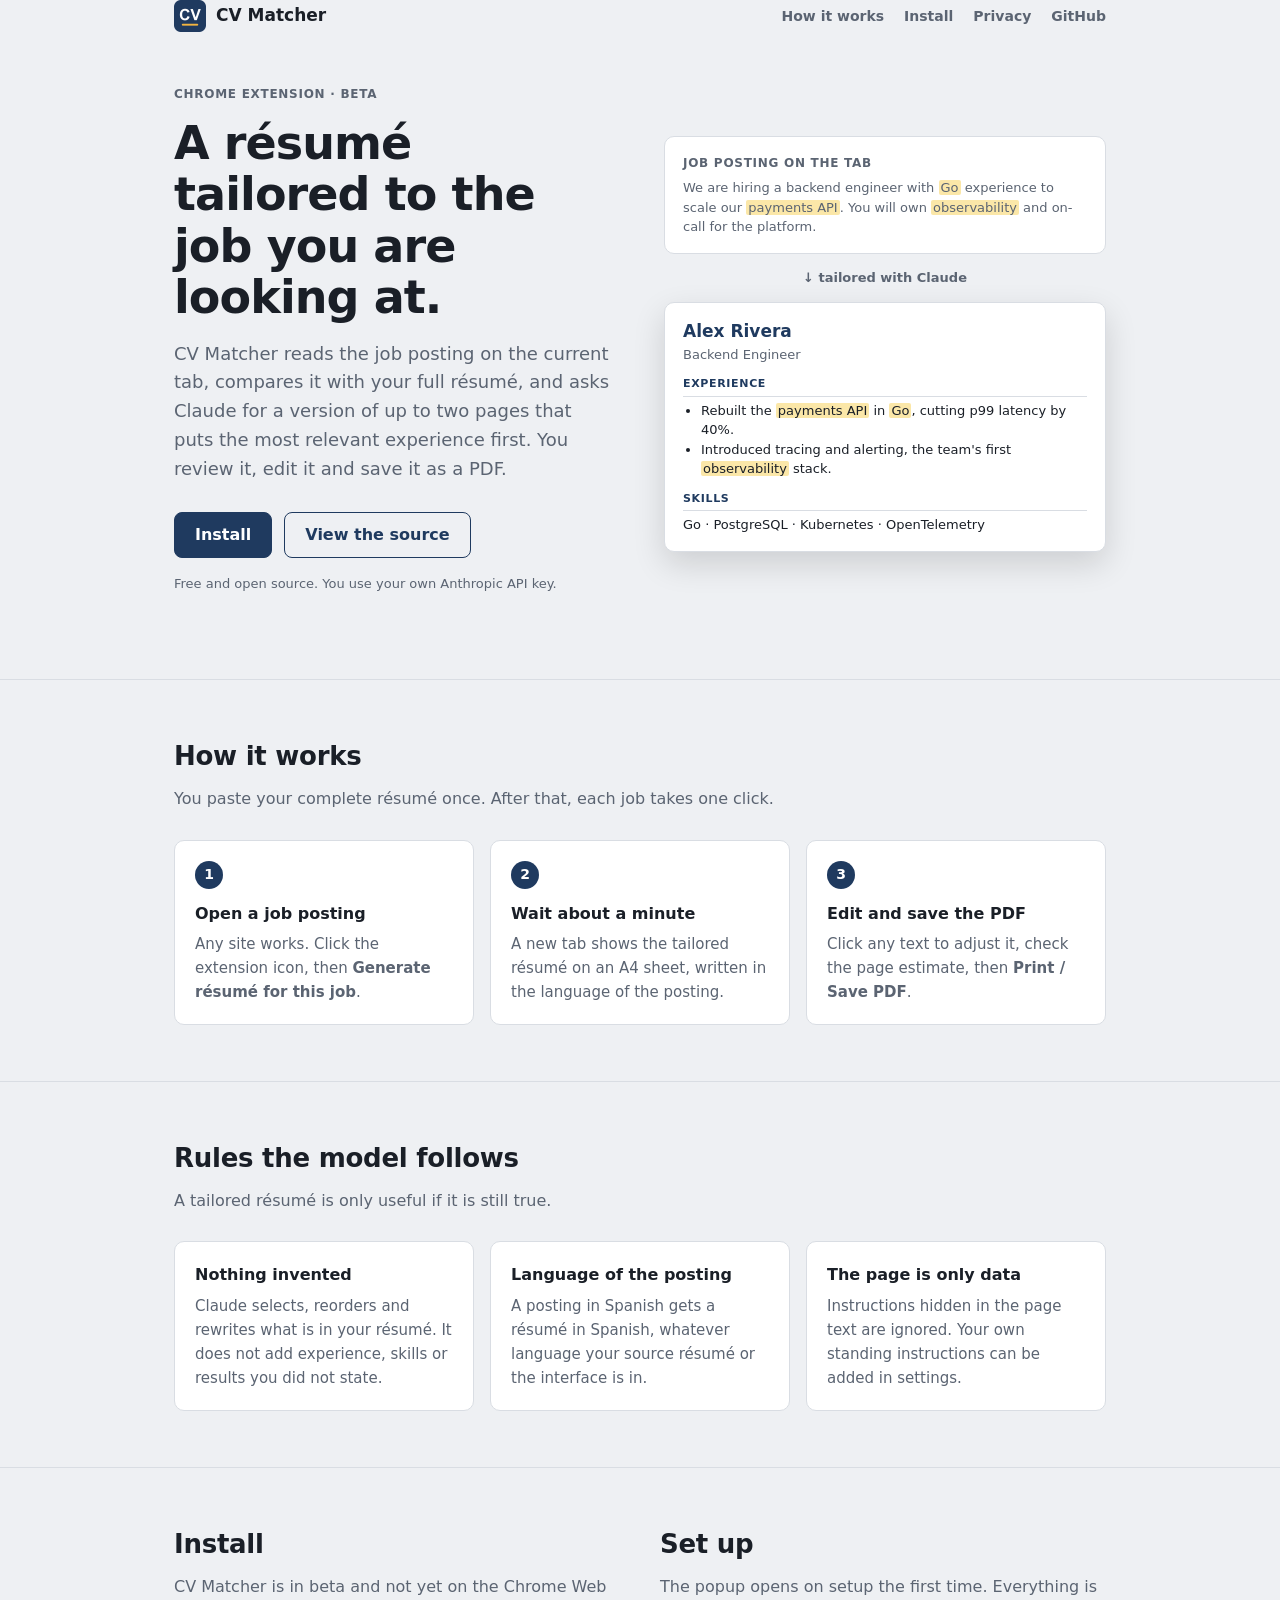
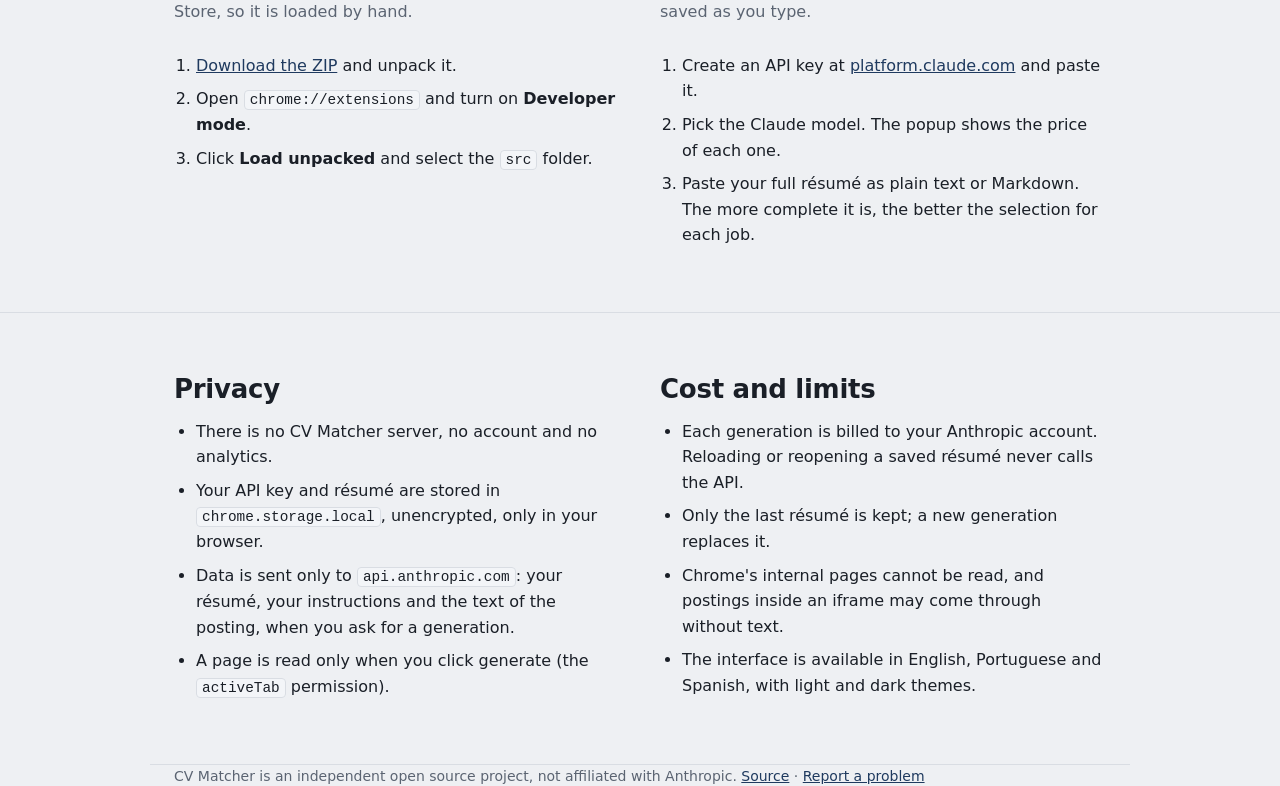
==== docs/index.html @ 8ddef924 "Add the project page for GitHub Pages A single static docs/index.html (no build step) that explains " ====
<!doctype html>
<html lang="en">
<head>
<meta charset="utf-8">
<meta name="viewport" content="width=device-width, initial-scale=1">
<title>CV Matcher: a résumé tailored to each job posting</title>
<meta name="description" content="A Chrome extension that reads the job posting on the current tab and uses Claude to tailor your résumé to it, ready to save as a PDF.">
<meta property="og:title" content="CV Matcher">
<meta property="og:description" content="A résumé tailored to the job posting you are looking at, without inventing anything.">
<meta property="og:image" content="https://diego-augusto.github.io/cv-matcher/icon.png">
<link rel="icon" href="icon.png">
<style>
/* Same tokens as src/ui.css, so the page matches the extension. */
:root {
  color-scheme: light dark;
  --accent: light-dark(#1f3a5f, #9dbdea);
  --on-accent: light-dark(#fff, #10202f);
  --ink: light-dark(#1a1f27, #e8eaee);
  --muted: light-dark(#5b6472, #a3acb9);
  --line: light-dark(#d9dde3, #3a414c);
  --surface: light-dark(#fff, #1e2228);
  --ground: light-dark(#eef0f3, #15181d);
  --soft: light-dark(#f3f5f8, #272c34);
  --mark: light-dark(#fbe7a8, #5c4a12);
}
* { box-sizing: border-box; }
html { scroll-behavior: smooth; }
body { margin: 0; font: 16px/1.6 system-ui, -apple-system, "Segoe UI", sans-serif; color: var(--ink); background: var(--ground); }
a { color: var(--accent); }
:focus-visible { outline: 2px solid var(--accent); outline-offset: 2px; }
.wrap { max-width: 980px; margin: 0 auto; padding: 0 24px; }

header { display: flex; flex-wrap: wrap; align-items: center; gap: 12px 24px; padding-top: 20px; padding-bottom: 20px; }
.brand { display: flex; align-items: center; gap: 10px; font-weight: 650; font-size: 17px; color: var(--ink); text-decoration: none; margin-right: auto; }
.brand img { width: 32px; height: 32px; }
nav { display: flex; gap: 20px; flex-wrap: wrap; }
nav a { color: var(--muted); text-decoration: none; font-weight: 600; font-size: 14px; }
nav a:hover { color: var(--accent); }

.hero { display: grid; grid-template-columns: 1fr 1fr; gap: 48px; align-items: center; padding-top: 48px; padding-bottom: 72px; }
h1 { font-size: clamp(32px, 5vw, 46px); line-height: 1.12; letter-spacing: -.02em; margin: 12px 0 16px; text-wrap: balance; }
.eyebrow { font-size: 12px; font-weight: 600; color: var(--muted); text-transform: uppercase; letter-spacing: .06em; }
.lead { font-size: 18px; color: var(--muted); margin: 0 0 28px; max-width: 46ch; }
.actions { display: flex; gap: 12px; flex-wrap: wrap; }
.btn { display: inline-flex; align-items: center; min-height: 46px; padding: 0 20px; border: 1px solid var(--accent); border-radius: 8px; background: var(--accent); color: var(--on-accent); font-weight: 600; text-decoration: none; }
.btn.ghost { background: transparent; color: var(--accent); }
.fine { font-size: 13px; color: var(--muted); margin-top: 16px; }

/* Hero picture: a posting on the left of an arrow, the tailored sheet on the right. */
.demo { display: grid; gap: 14px; }
.card { background: var(--surface); border: 1px solid var(--line); border-radius: 10px; padding: 16px 18px; font-size: 13px; line-height: 1.5; }
.card p { margin: 6px 0 0; color: var(--muted); }
.card mark { background: var(--mark); color: inherit; padding: 0 2px; border-radius: 2px; }
.arrow { text-align: center; color: var(--muted); font-size: 13px; font-weight: 600; }
.sheet { background: #fff; color: #1a1f27; border-color: #d9dde3; box-shadow: 0 12px 32px rgb(0 0 0 / .14); }
.sheet b.name { display: block; font-size: 17px; color: #1f3a5f; }
.sheet .role { color: #5b6472; }
.sheet h3 { margin: 12px 0 4px; font-size: 11px; text-transform: uppercase; letter-spacing: .06em; color: #1f3a5f; border-bottom: 1px solid #d9dde3; padding-bottom: 3px; }
.sheet ul { margin: 0; padding-left: 18px; }
.sheet mark { background: #fbe7a8; }

section { padding: 56px 0; border-top: 1px solid var(--line); }
h2 { font-size: 26px; letter-spacing: -.01em; margin: 0 0 8px; }
.sub { color: var(--muted); margin: 0 0 28px; max-width: 62ch; }
.grid { display: grid; grid-template-columns: repeat(3, 1fr); gap: 16px; }
.box { background: var(--surface); border: 1px solid var(--line); border-radius: 10px; padding: 20px; }
.box h3 { margin: 0 0 6px; font-size: 16px; }
.box p { margin: 0; color: var(--muted); font-size: 15px; }
.num { display: inline-flex; width: 28px; height: 28px; align-items: center; justify-content: center; border-radius: 50%; background: var(--accent); color: var(--on-accent); font-weight: 700; font-size: 14px; margin-bottom: 12px; }
ol.steps, ul.plain { margin: 0; padding-left: 22px; max-width: 68ch; }
ol.steps li, ul.plain li { margin-bottom: 8px; }
code { background: var(--soft); border: 1px solid var(--line); border-radius: 4px; padding: 1px 5px; font-size: .9em; }
.two { display: grid; grid-template-columns: 1fr 1fr; gap: 40px; }

footer { border-top: 1px solid var(--line); padding-top: 28px; padding-bottom: 40px; color: var(--muted); font-size: 14px; }

@media (max-width: 760px) {
  .hero, .two { grid-template-columns: 1fr; }
  .grid { grid-template-columns: 1fr; }
  .hero { padding-top: 24px; gap: 32px; }
}
</style>
</head>
<body>

<header class="wrap">
  <a class="brand" href="#top"><img src="icon.png" alt="">CV Matcher</a>
  <nav>
    <a href="#how">How it works</a>
    <a href="#install">Install</a>
    <a href="#privacy">Privacy</a>
    <a href="https://github.com/diego-augusto/cv-matcher">GitHub</a>
  </nav>
</header>

<main id="top">
  <div class="wrap hero">
    <div>
      <span class="eyebrow">Chrome extension · Beta</span>
      <h1>A résumé tailored to the job you are looking at.</h1>
      <p class="lead">CV Matcher reads the job posting on the current tab, compares it with your full résumé, and asks Claude for a version of up to two pages that puts the most relevant experience first. You review it, edit it and save it as a PDF.</p>
      <div class="actions">
        <a class="btn" href="#install">Install</a>
        <a class="btn ghost" href="https://github.com/diego-augusto/cv-matcher">View the source</a>
      </div>
      <p class="fine">Free and open source. You use your own Anthropic API key.</p>
    </div>

    <div class="demo" aria-hidden="true">
      <div class="card">
        <span class="eyebrow">Job posting on the tab</span>
        <p>We are hiring a backend engineer with <mark>Go</mark> experience to scale our <mark>payments API</mark>. You will own <mark>observability</mark> and on-call for the platform.</p>
      </div>
      <div class="arrow">↓ tailored with Claude</div>
      <div class="card sheet">
        <b class="name">Alex Rivera</b>
        <span class="role">Backend Engineer</span>
        <h3>Experience</h3>
        <ul>
          <li>Rebuilt the <mark>payments API</mark> in <mark>Go</mark>, cutting p99 latency by 40%.</li>
          <li>Introduced tracing and alerting, the team's first <mark>observability</mark> stack.</li>
        </ul>
        <h3>Skills</h3>
        Go · PostgreSQL · Kubernetes · OpenTelemetry
      </div>
    </div>
  </div>

  <section id="how"><div class="wrap">
    <h2>How it works</h2>
    <p class="sub">You paste your complete résumé once. After that, each job takes one click.</p>
    <div class="grid">
      <div class="box"><span class="num">1</span><h3>Open a job posting</h3><p>Any site works. Click the extension icon, then <b>Generate résumé for this job</b>.</p></div>
      <div class="box"><span class="num">2</span><h3>Wait about a minute</h3><p>A new tab shows the tailored résumé on an A4 sheet, written in the language of the posting.</p></div>
      <div class="box"><span class="num">3</span><h3>Edit and save the PDF</h3><p>Click any text to adjust it, check the page estimate, then <b>Print / Save PDF</b>.</p></div>
    </div>
  </div></section>

  <section><div class="wrap">
    <h2>Rules the model follows</h2>
    <p class="sub">A tailored résumé is only useful if it is still true.</p>
    <div class="grid">
      <div class="box"><h3>Nothing invented</h3><p>Claude selects, reorders and rewrites what is in your résumé. It does not add experience, skills or results you did not state.</p></div>
      <div class="box"><h3>Language of the posting</h3><p>A posting in Spanish gets a résumé in Spanish, whatever language your source résumé or the interface is in.</p></div>
      <div class="box"><h3>The page is only data</h3><p>Instructions hidden in the page text are ignored. Your own standing instructions can be added in settings.</p></div>
    </div>
  </div></section>

  <section id="install"><div class="wrap two">
    <div>
      <h2>Install</h2>
      <p class="sub">CV Matcher is in beta and not yet on the Chrome Web Store, so it is loaded by hand.</p>
      <ol class="steps">
        <li><a href="https://github.com/diego-augusto/cv-matcher/archive/refs/heads/main.zip">Download the ZIP</a> and unpack it.</li>
        <li>Open <code>chrome://extensions</code> and turn on <b>Developer mode</b>.</li>
        <li>Click <b>Load unpacked</b> and select the <code>src</code> folder.</li>
      </ol>
    </div>
    <div>
      <h2>Set up</h2>
      <p class="sub">The popup opens on setup the first time. Everything is saved as you type.</p>
      <ol class="steps">
        <li>Create an API key at <a href="https://platform.claude.com">platform.claude.com</a> and paste it.</li>
        <li>Pick the Claude model. The popup shows the price of each one.</li>
        <li>Paste your full résumé as plain text or Markdown. The more complete it is, the better the selection for each job.</li>
      </ol>
    </div>
  </div></section>

  <section id="privacy"><div class="wrap two">
    <div>
      <h2>Privacy</h2>
      <ul class="plain">
        <li>There is no CV Matcher server, no account and no analytics.</li>
        <li>Your API key and résumé are stored in <code>chrome.storage.local</code>, unencrypted, only in your browser.</li>
        <li>Data is sent only to <code>api.anthropic.com</code>: your résumé, your instructions and the text of the posting, when you ask for a generation.</li>
        <li>A page is read only when you click generate (the <code>activeTab</code> permission).</li>
      </ul>
    </div>
    <div>
      <h2>Cost and limits</h2>
      <ul class="plain">
        <li>Each generation is billed to your Anthropic account. Reloading or reopening a saved résumé never calls the API.</li>
        <li>Only the last résumé is kept; a new generation replaces it.</li>
        <li>Chrome's internal pages cannot be read, and postings inside an iframe may come through without text.</li>
        <li>The interface is available in English, Portuguese and Spanish, with light and dark themes.</li>
      </ul>
    </div>
  </div></section>
</main>

<footer class="wrap">
  CV Matcher is an independent open source project, not affiliated with Anthropic.
  <a href="https://github.com/diego-augusto/cv-matcher">Source</a> ·
  <a href="https://github.com/diego-augusto/cv-matcher/issues">Report a problem</a>
</footer>

</body>
</html>
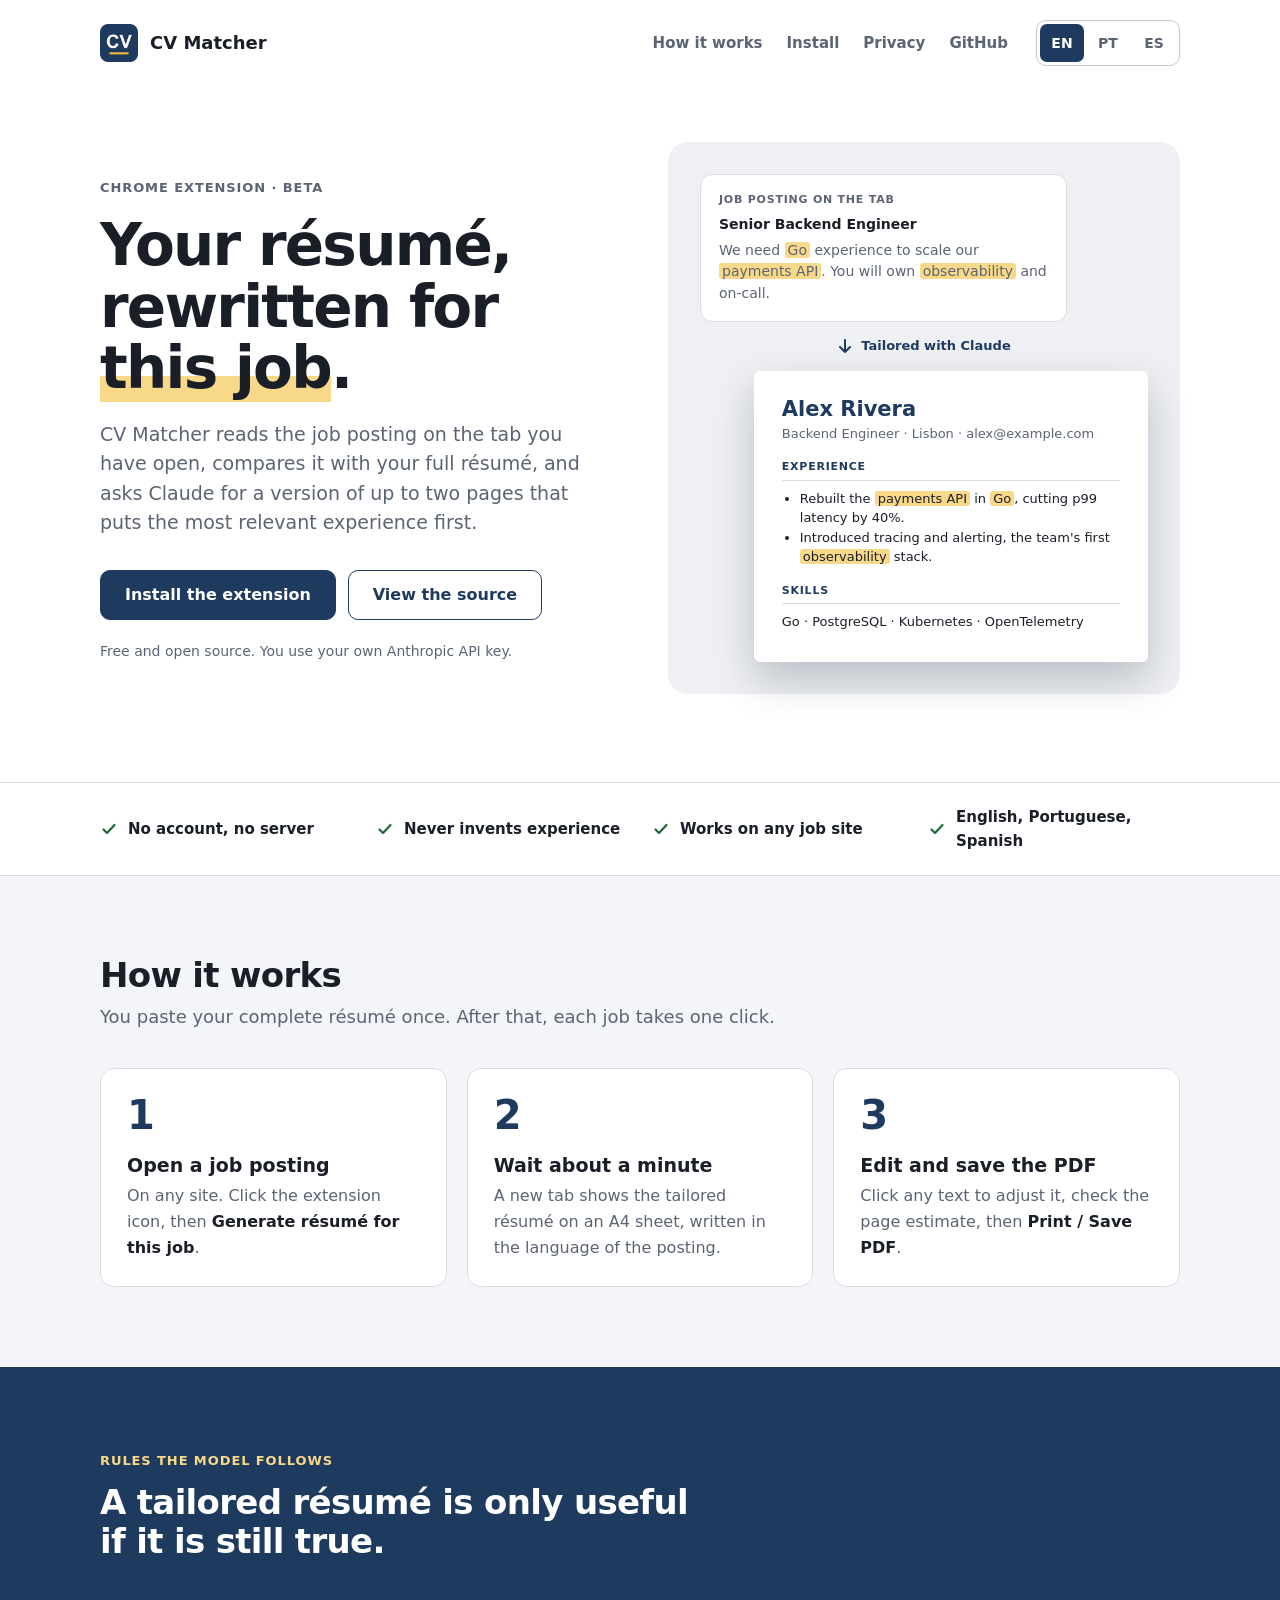
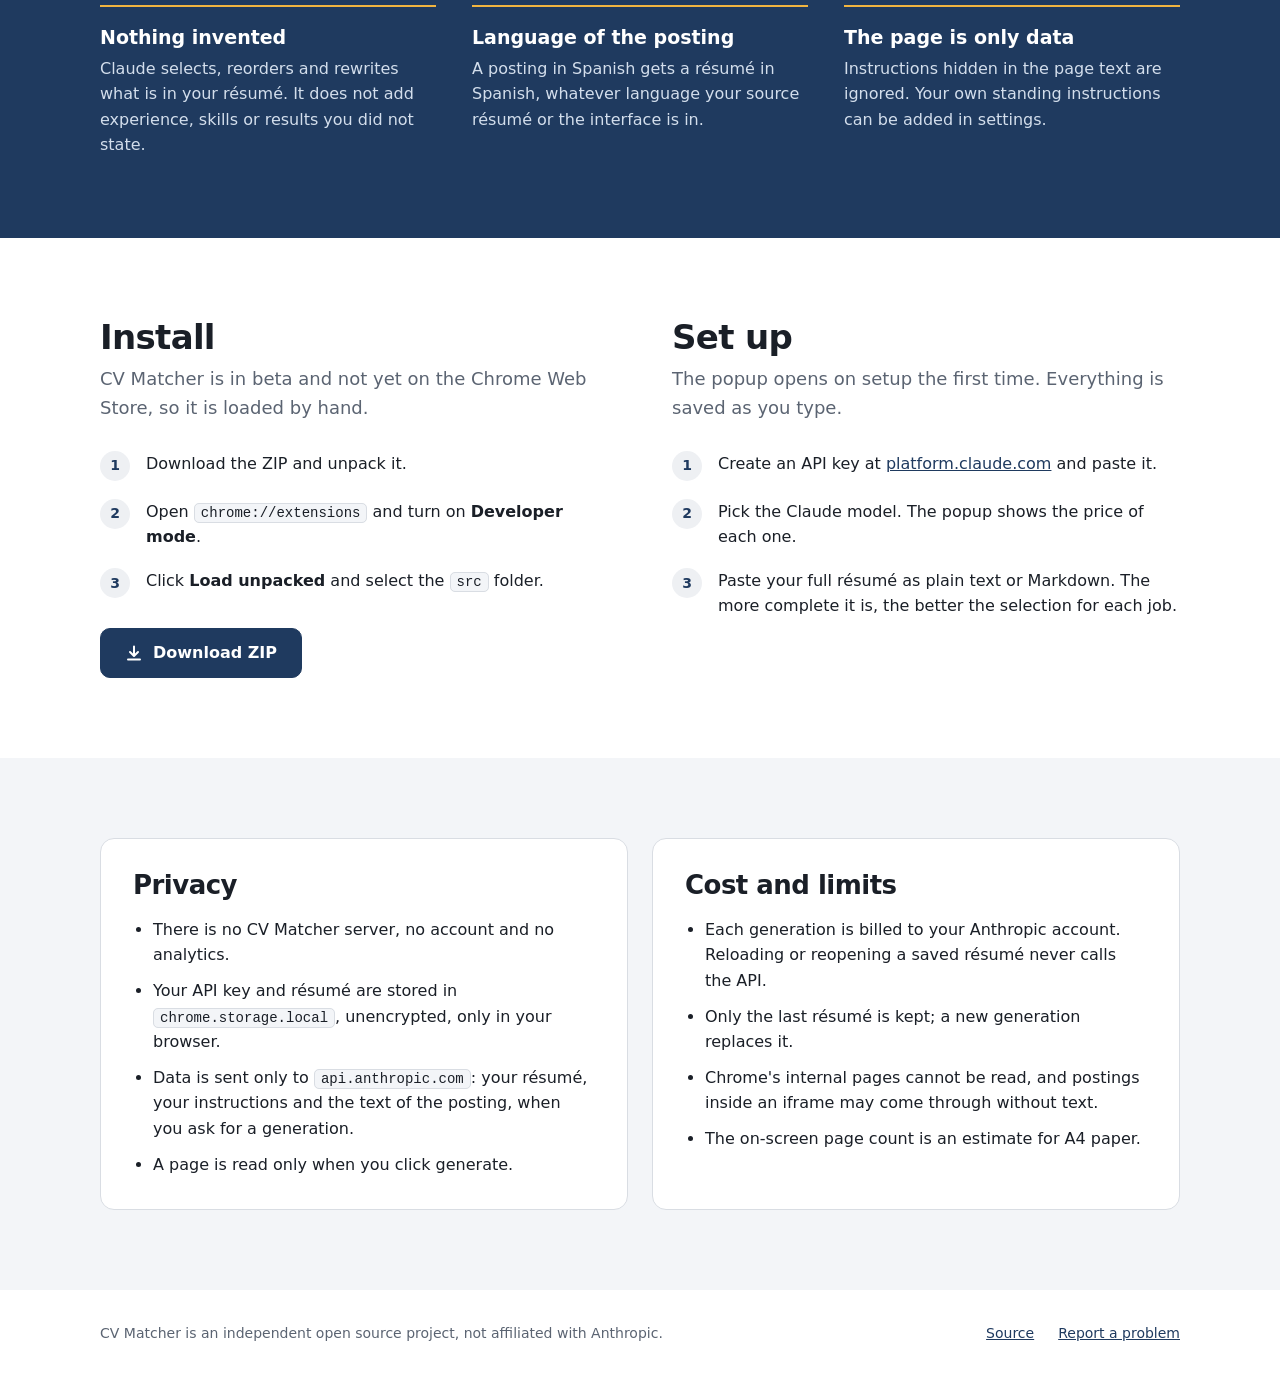
==== commit fa5c7c06: "Translate the project page to Portuguese and Spanish and apply the new design English stays in the m" ====
--- a/docs/index.html
+++ b/docs/index.html
@@ -3,81 +3,126 @@
 <head>
 <meta charset="utf-8">
 <meta name="viewport" content="width=device-width, initial-scale=1">
-<title>CV Matcher: a résumé tailored to each job posting</title>
+<title data-i18n="title">CV Matcher: your résumé, rewritten for each job</title>
 <meta name="description" content="A Chrome extension that reads the job posting on the current tab and uses Claude to tailor your résumé to it, ready to save as a PDF.">
 <meta property="og:title" content="CV Matcher">
-<meta property="og:description" content="A résumé tailored to the job posting you are looking at, without inventing anything.">
+<meta property="og:description" content="Your résumé, rewritten for the job posting you are looking at, without inventing anything.">
 <meta property="og:image" content="https://diego-augusto.github.io/cv-matcher/icon.png">
 <link rel="icon" href="icon.png">
 <style>
-/* Same tokens as src/ui.css, so the page matches the extension. */
+/* Colors follow src/ui.css so the page matches the extension. The English text lives in the markup;
+   page.js swaps in the pt and es strings by data-i18n key. */
 :root {
   color-scheme: light dark;
+  --navy: #1f3a5f;
+  --gold: #f0b440;
   --accent: light-dark(#1f3a5f, #9dbdea);
   --on-accent: light-dark(#fff, #10202f);
   --ink: light-dark(#1a1f27, #e8eaee);
   --muted: light-dark(#5b6472, #a3acb9);
   --line: light-dark(#d9dde3, #3a414c);
-  --surface: light-dark(#fff, #1e2228);
-  --ground: light-dark(#eef0f3, #15181d);
-  --soft: light-dark(#f3f5f8, #272c34);
-  --mark: light-dark(#fbe7a8, #5c4a12);
+  --field-line: light-dark(#c3c9d2, #4b5360);
+  --bg: light-dark(#fff, #15181d);
+  --alt: light-dark(#f3f5f8, #1a1e24);
+  --panel: light-dark(#eef0f3, #1e2228);
+  --card: light-dark(#fff, #232830);
+  --mark: light-dark(#f8d98a, #5c4a12);
+  --underline: light-dark(#f8d98a, #7a5d14);
+  --ok: light-dark(#1e6b3a, #8fd4a6);
 }
 * { box-sizing: border-box; }
 html { scroll-behavior: smooth; }
-body { margin: 0; font: 16px/1.6 system-ui, -apple-system, "Segoe UI", sans-serif; color: var(--ink); background: var(--ground); }
+body { margin: 0; font: 16px/1.6 system-ui, -apple-system, "Segoe UI", sans-serif; color: var(--ink); background: var(--bg); }
 a { color: var(--accent); }
 :focus-visible { outline: 2px solid var(--accent); outline-offset: 2px; }
-.wrap { max-width: 980px; margin: 0 auto; padding: 0 24px; }
-
-header { display: flex; flex-wrap: wrap; align-items: center; gap: 12px 24px; padding-top: 20px; padding-bottom: 20px; }
-.brand { display: flex; align-items: center; gap: 10px; font-weight: 650; font-size: 17px; color: var(--ink); text-decoration: none; margin-right: auto; }
-.brand img { width: 32px; height: 32px; }
-nav { display: flex; gap: 20px; flex-wrap: wrap; }
-nav a { color: var(--muted); text-decoration: none; font-weight: 600; font-size: 14px; }
+.wrap { max-width: 1144px; margin: 0 auto; padding-left: 32px; padding-right: 32px; }
+h1, h2, h3, p { margin: 0; }
+h2 { font-size: 34px; line-height: 1.15; letter-spacing: -.02em; font-weight: 720; }
+h3 { font-size: 19px; line-height: 1.3; margin-bottom: 6px; }
+.sub { font-size: 18px; color: var(--muted); margin-top: 8px; }
+.eyebrow { font-size: 13px; font-weight: 650; color: var(--muted); text-transform: uppercase; letter-spacing: .07em; }
+code { background: var(--alt); border: 1px solid var(--line); border-radius: 5px; padding: 1px 6px; font-size: 14px; }
+.btn { display: inline-flex; align-items: center; justify-content: center; gap: 10px; min-height: 50px; padding: 0 24px; border: 1px solid var(--accent); border-radius: 10px; background: var(--accent); color: var(--on-accent); font-weight: 650; text-decoration: none; }
+.btn.ghost { background: none; color: var(--accent); }
+
+header { display: flex; flex-wrap: wrap; align-items: center; gap: 8px 28px; padding-top: 20px; padding-bottom: 20px; }
+.brand { display: flex; align-items: center; gap: 12px; margin-right: auto; color: var(--ink); font-weight: 650; font-size: 18px; text-decoration: none; }
+.brand img { width: 38px; height: 38px; }
+nav { display: flex; flex-wrap: wrap; gap: 0 24px; font-size: 15px; font-weight: 600; }
+nav a { color: var(--muted); text-decoration: none; line-height: 44px; }
 nav a:hover { color: var(--accent); }
-
-.hero { display: grid; grid-template-columns: 1fr 1fr; gap: 48px; align-items: center; padding-top: 48px; padding-bottom: 72px; }
-h1 { font-size: clamp(32px, 5vw, 46px); line-height: 1.12; letter-spacing: -.02em; margin: 12px 0 16px; text-wrap: balance; }
-.eyebrow { font-size: 12px; font-weight: 600; color: var(--muted); text-transform: uppercase; letter-spacing: .06em; }
-.lead { font-size: 18px; color: var(--muted); margin: 0 0 28px; max-width: 46ch; }
-.actions { display: flex; gap: 12px; flex-wrap: wrap; }
-.btn { display: inline-flex; align-items: center; min-height: 46px; padding: 0 20px; border: 1px solid var(--accent); border-radius: 8px; background: var(--accent); color: var(--on-accent); font-weight: 600; text-decoration: none; }
-.btn.ghost { background: transparent; color: var(--accent); }
-.fine { font-size: 13px; color: var(--muted); margin-top: 16px; }
-
-/* Hero picture: a posting on the left of an arrow, the tailored sheet on the right. */
-.demo { display: grid; gap: 14px; }
-.card { background: var(--surface); border: 1px solid var(--line); border-radius: 10px; padding: 16px 18px; font-size: 13px; line-height: 1.5; }
-.card p { margin: 6px 0 0; color: var(--muted); }
-.card mark { background: var(--mark); color: inherit; padding: 0 2px; border-radius: 2px; }
-.arrow { text-align: center; color: var(--muted); font-size: 13px; font-weight: 600; }
-.sheet { background: #fff; color: #1a1f27; border-color: #d9dde3; box-shadow: 0 12px 32px rgb(0 0 0 / .14); }
-.sheet b.name { display: block; font-size: 17px; color: #1f3a5f; }
-.sheet .role { color: #5b6472; }
-.sheet h3 { margin: 12px 0 4px; font-size: 11px; text-transform: uppercase; letter-spacing: .06em; color: #1f3a5f; border-bottom: 1px solid #d9dde3; padding-bottom: 3px; }
+.langs { display: flex; gap: 2px; padding: 3px; border: 1px solid var(--field-line); border-radius: 10px; }
+.langs button { min-width: 44px; height: 38px; border: 0; border-radius: 7px; background: none; color: var(--muted); font: inherit; font-size: 14px; font-weight: 650; cursor: pointer; }
+.langs button[aria-pressed="true"] { background: var(--accent); color: var(--on-accent); }
+
+.hero { display: flex; flex-wrap: wrap; align-items: center; gap: 56px; padding-top: 56px; padding-bottom: 88px; }
+.hero > * { flex: 1 1 440px; min-width: 0; }
+h1 { margin: 16px 0 20px; font-size: clamp(38px, 5.2vw, 58px); line-height: 1.06; letter-spacing: -.03em; font-weight: 750; }
+h1 em { font-style: normal; background: linear-gradient(transparent 62%, var(--underline) 62%); }
+.lead { font-size: 19px; line-height: 1.55; color: var(--muted); max-width: 31em; margin-bottom: 32px; }
+.actions { display: flex; flex-wrap: wrap; gap: 12px; }
+.fine { margin-top: 20px; font-size: 14px; color: var(--muted); }
+
+/* Hero picture: the posting, then the tailored sheet. The sheet is always light, like the real one. */
+.demo { display: flex; flex-direction: column; gap: 14px; padding: 32px; border-radius: 20px; background: var(--panel); }
+.demo mark { background: var(--mark); color: inherit; border-radius: 3px; padding: 0 3px; }
+.posting { width: 82%; padding: 16px 18px; border: 1px solid var(--line); border-radius: 12px; background: var(--card); font-size: 14px; line-height: 1.55; }
+.posting .eyebrow { display: block; font-size: 11px; font-weight: 700; margin-bottom: 6px; }
+.posting b { display: block; font-weight: 650; margin-bottom: 4px; }
+.posting p { color: var(--muted); }
+.arrow { align-self: center; display: flex; align-items: center; gap: 8px; font-size: 13px; font-weight: 650; color: var(--accent); }
+.sheet { width: 88%; align-self: flex-end; padding: 26px 28px 30px; border-radius: 6px; background: #fff; color: #1a1f27; box-shadow: 0 18px 40px rgb(10 20 40 / .22); font-size: 13px; line-height: 1.5; }
+.sheet mark { background: #f8d98a; }
+.sheet .name { font-size: 21px; font-weight: 750; color: var(--navy); line-height: 1.2; }
+.sheet .role { color: #5b6472; margin-top: 2px; }
+.sheet h4 { margin: 16px 0 8px; padding-bottom: 4px; border-bottom: 1px solid #d9dde3; font-size: 11px; font-weight: 700; color: var(--navy); text-transform: uppercase; letter-spacing: .07em; }
 .sheet ul { margin: 0; padding-left: 18px; }
-.sheet mark { background: #fbe7a8; }
-
-section { padding: 56px 0; border-top: 1px solid var(--line); }
-h2 { font-size: 26px; letter-spacing: -.01em; margin: 0 0 8px; }
-.sub { color: var(--muted); margin: 0 0 28px; max-width: 62ch; }
-.grid { display: grid; grid-template-columns: repeat(3, 1fr); gap: 16px; }
-.box { background: var(--surface); border: 1px solid var(--line); border-radius: 10px; padding: 20px; }
-.box h3 { margin: 0 0 6px; font-size: 16px; }
-.box p { margin: 0; color: var(--muted); font-size: 15px; }
-.num { display: inline-flex; width: 28px; height: 28px; align-items: center; justify-content: center; border-radius: 50%; background: var(--accent); color: var(--on-accent); font-weight: 700; font-size: 14px; margin-bottom: 12px; }
-ol.steps, ul.plain { margin: 0; padding-left: 22px; max-width: 68ch; }
-ol.steps li, ul.plain li { margin-bottom: 8px; }
-code { background: var(--soft); border: 1px solid var(--line); border-radius: 4px; padding: 1px 5px; font-size: .9em; }
-.two { display: grid; grid-template-columns: 1fr 1fr; gap: 40px; }
-
-footer { border-top: 1px solid var(--line); padding-top: 28px; padding-bottom: 40px; color: var(--muted); font-size: 14px; }
-
-@media (max-width: 760px) {
-  .hero, .two { grid-template-columns: 1fr; }
-  .grid { grid-template-columns: 1fr; }
-  .hero { padding-top: 24px; gap: 32px; }
+
+.facts { border-top: 1px solid var(--line); border-bottom: 1px solid var(--line); }
+.facts ul { display: grid; grid-template-columns: repeat(auto-fit, minmax(210px, 1fr)); gap: 12px 24px; margin: 0 auto; padding-top: 22px; padding-bottom: 22px; list-style: none; font-size: 15px; font-weight: 600; }
+.facts li { display: flex; align-items: center; gap: 10px; }
+.facts svg { flex: none; stroke: var(--ok); }
+
+section { padding: 80px 0; }
+.alt { background: var(--alt); }
+.cards { display: grid; grid-template-columns: repeat(auto-fit, minmax(260px, 1fr)); gap: 20px; margin-top: 36px; }
+.card { padding: 26px; border: 1px solid var(--line); border-radius: 14px; background: var(--card); }
+.card p { color: var(--muted); }
+.card p b { color: var(--ink); }
+.big { display: block; margin-bottom: 18px; font-size: 40px; font-weight: 750; line-height: 1; color: var(--accent); }
+
+.rules { background: var(--navy); color: #fff; }
+.rules .eyebrow { color: #f8d98a; }
+.rules h2 { max-width: 18em; margin-top: 10px; }
+.rules .cols { display: grid; grid-template-columns: repeat(auto-fit, minmax(260px, 1fr)); gap: 36px; margin-top: 44px; }
+.rules .cols > div { padding-top: 18px; border-top: 2px solid var(--gold); }
+.rules p { color: #d3deec; }
+
+.two { display: flex; flex-wrap: wrap; gap: 48px 64px; }
+.two > * { flex: 1 1 400px; min-width: 0; }
+.steps { display: flex; flex-direction: column; gap: 18px; margin: 28px 0 0; padding: 0; list-style: none; counter-reset: step; }
+.steps li { display: flex; gap: 16px; counter-increment: step; }
+.steps li::before { content: counter(step); flex: none; display: flex; align-items: center; justify-content: center; width: 30px; height: 30px; border-radius: 50%; background: var(--panel); color: var(--accent); font-size: 14px; font-weight: 700; }
+.steps + .btn { margin-top: 30px; }
+.boxes { gap: 24px; }
+.boxes .card { padding: 32px; }
+.boxes h2 { font-size: 26px; margin-bottom: 16px; }
+.boxes ul { display: flex; flex-direction: column; gap: 10px; margin: 0; padding-left: 20px; }
+
+footer { display: flex; flex-wrap: wrap; gap: 12px 24px; padding-top: 32px; padding-bottom: 44px; font-size: 14px; color: var(--muted); }
+footer p { margin-right: auto; }
+
+@media (max-width: 640px) {
+  .wrap { padding-left: 20px; padding-right: 20px; }
+  nav { flex-basis: 100%; gap: 0 20px; }
+  .hero { gap: 32px; padding-top: 28px; padding-bottom: 48px; }
+  .lead { font-size: 17px; }
+  .actions .btn, .steps + .btn { width: 100%; }
+  .demo { padding: 18px; }
+  .posting, .sheet { width: 100%; }
+  section { padding: 52px 0; }
+  h2 { font-size: 28px; }
+  .boxes .card { padding: 24px; }
 }
 </style>
 </head>
@@ -86,114 +131,137 @@
 <header class="wrap">
   <a class="brand" href="#top"><img src="icon.png" alt="">CV Matcher</a>
   <nav>
-    <a href="#how">How it works</a>
-    <a href="#install">Install</a>
-    <a href="#privacy">Privacy</a>
+    <a href="#how" data-i18n="nav.how">How it works</a>
+    <a href="#install" data-i18n="nav.install">Install</a>
+    <a href="#privacy" data-i18n="nav.privacy">Privacy</a>
     <a href="https://github.com/diego-augusto/cv-matcher">GitHub</a>
   </nav>
+  <div class="langs" role="group" aria-label="Language">
+    <button type="button" data-lang="en" lang="en" title="English" aria-pressed="true">EN</button>
+    <button type="button" data-lang="pt" lang="pt" title="Português" aria-pressed="false">PT</button>
+    <button type="button" data-lang="es" lang="es" title="Español" aria-pressed="false">ES</button>
+  </div>
 </header>
 
 <main id="top">
   <div class="wrap hero">
     <div>
-      <span class="eyebrow">Chrome extension · Beta</span>
-      <h1>A résumé tailored to the job you are looking at.</h1>
-      <p class="lead">CV Matcher reads the job posting on the current tab, compares it with your full résumé, and asks Claude for a version of up to two pages that puts the most relevant experience first. You review it, edit it and save it as a PDF.</p>
+      <span class="eyebrow" data-i18n="hero.eyebrow">Chrome extension · Beta</span>
+      <h1 data-i18n="hero.title">Your résumé, rewritten for <em>this job</em>.</h1>
+      <p class="lead" data-i18n="hero.lead">CV Matcher reads the job posting on the tab you have open, compares it with your full résumé, and asks Claude for a version of up to two pages that puts the most relevant experience first.</p>
       <div class="actions">
-        <a class="btn" href="#install">Install</a>
-        <a class="btn ghost" href="https://github.com/diego-augusto/cv-matcher">View the source</a>
-      </div>
-      <p class="fine">Free and open source. You use your own Anthropic API key.</p>
+        <a class="btn" href="#install" data-i18n="hero.install">Install the extension</a>
+        <a class="btn ghost" href="https://github.com/diego-augusto/cv-matcher" data-i18n="hero.source">View the source</a>
+      </div>
+      <p class="fine" data-i18n="hero.fine">Free and open source. You use your own Anthropic API key.</p>
     </div>
 
     <div class="demo" aria-hidden="true">
-      <div class="card">
-        <span class="eyebrow">Job posting on the tab</span>
-        <p>We are hiring a backend engineer with <mark>Go</mark> experience to scale our <mark>payments API</mark>. You will own <mark>observability</mark> and on-call for the platform.</p>
-      </div>
-      <div class="arrow">↓ tailored with Claude</div>
-      <div class="card sheet">
-        <b class="name">Alex Rivera</b>
-        <span class="role">Backend Engineer</span>
-        <h3>Experience</h3>
+      <div class="posting">
+        <span class="eyebrow" data-i18n="demo.label">Job posting on the tab</span>
+        <b data-i18n="demo.job">Senior Backend Engineer</b>
+        <p data-i18n="demo.posting">We need <mark>Go</mark> experience to scale our <mark>payments API</mark>. You will own <mark>observability</mark> and on-call.</p>
+      </div>
+      <div class="arrow">
+        <svg width="16" height="16" viewBox="0 0 16 16" fill="none" stroke="currentColor" stroke-width="2" stroke-linecap="round" stroke-linejoin="round"><path d="M8 2v12M3 9l5 5 5-5"/></svg>
+        <span data-i18n="demo.arrow">Tailored with Claude</span>
+      </div>
+      <div class="sheet">
+        <div class="name">Alex Rivera</div>
+        <div class="role" data-i18n="demo.role">Backend Engineer · Lisbon · alex@example.com</div>
+        <h4 data-i18n="demo.experience">Experience</h4>
         <ul>
-          <li>Rebuilt the <mark>payments API</mark> in <mark>Go</mark>, cutting p99 latency by 40%.</li>
-          <li>Introduced tracing and alerting, the team's first <mark>observability</mark> stack.</li>
+          <li data-i18n="demo.bullet1">Rebuilt the <mark>payments API</mark> in <mark>Go</mark>, cutting p99 latency by 40%.</li>
+          <li data-i18n="demo.bullet2">Introduced tracing and alerting, the team's first <mark>observability</mark> stack.</li>
         </ul>
-        <h3>Skills</h3>
-        Go · PostgreSQL · Kubernetes · OpenTelemetry
+        <h4 data-i18n="demo.skills">Skills</h4>
+        <div>Go · PostgreSQL · Kubernetes · OpenTelemetry</div>
       </div>
     </div>
   </div>
 
-  <section id="how"><div class="wrap">
-    <h2>How it works</h2>
-    <p class="sub">You paste your complete résumé once. After that, each job takes one click.</p>
-    <div class="grid">
-      <div class="box"><span class="num">1</span><h3>Open a job posting</h3><p>Any site works. Click the extension icon, then <b>Generate résumé for this job</b>.</p></div>
-      <div class="box"><span class="num">2</span><h3>Wait about a minute</h3><p>A new tab shows the tailored résumé on an A4 sheet, written in the language of the posting.</p></div>
-      <div class="box"><span class="num">3</span><h3>Edit and save the PDF</h3><p>Click any text to adjust it, check the page estimate, then <b>Print / Save PDF</b>.</p></div>
-    </div>
-  </div></section>
-
-  <section><div class="wrap">
-    <h2>Rules the model follows</h2>
-    <p class="sub">A tailored résumé is only useful if it is still true.</p>
-    <div class="grid">
-      <div class="box"><h3>Nothing invented</h3><p>Claude selects, reorders and rewrites what is in your résumé. It does not add experience, skills or results you did not state.</p></div>
-      <div class="box"><h3>Language of the posting</h3><p>A posting in Spanish gets a résumé in Spanish, whatever language your source résumé or the interface is in.</p></div>
-      <div class="box"><h3>The page is only data</h3><p>Instructions hidden in the page text are ignored. Your own standing instructions can be added in settings.</p></div>
+  <div class="facts">
+    <ul class="wrap">
+      <li><svg width="18" height="18" viewBox="0 0 18 18" fill="none" stroke-width="2.2" stroke-linecap="round" stroke-linejoin="round" aria-hidden="true"><path d="M3.5 9.5l3.5 3.5 7.5-8"/></svg><span data-i18n="fact.server">No account, no server</span></li>
+      <li><svg width="18" height="18" viewBox="0 0 18 18" fill="none" stroke-width="2.2" stroke-linecap="round" stroke-linejoin="round" aria-hidden="true"><path d="M3.5 9.5l3.5 3.5 7.5-8"/></svg><span data-i18n="fact.invent">Never invents experience</span></li>
+      <li><svg width="18" height="18" viewBox="0 0 18 18" fill="none" stroke-width="2.2" stroke-linecap="round" stroke-linejoin="round" aria-hidden="true"><path d="M3.5 9.5l3.5 3.5 7.5-8"/></svg><span data-i18n="fact.sites">Works on any job site</span></li>
+      <li><svg width="18" height="18" viewBox="0 0 18 18" fill="none" stroke-width="2.2" stroke-linecap="round" stroke-linejoin="round" aria-hidden="true"><path d="M3.5 9.5l3.5 3.5 7.5-8"/></svg><span data-i18n="fact.langs">English, Portuguese, Spanish</span></li>
+    </ul>
+  </div>
+
+  <section id="how" class="alt"><div class="wrap">
+    <h2 data-i18n="how.title">How it works</h2>
+    <p class="sub" data-i18n="how.sub">You paste your complete résumé once. After that, each job takes one click.</p>
+    <div class="cards">
+      <div class="card"><span class="big">1</span><h3 data-i18n="how.1.title">Open a job posting</h3><p data-i18n="how.1.text">On any site. Click the extension icon, then <b>Generate résumé for this job</b>.</p></div>
+      <div class="card"><span class="big">2</span><h3 data-i18n="how.2.title">Wait about a minute</h3><p data-i18n="how.2.text">A new tab shows the tailored résumé on an A4 sheet, written in the language of the posting.</p></div>
+      <div class="card"><span class="big">3</span><h3 data-i18n="how.3.title">Edit and save the PDF</h3><p data-i18n="how.3.text">Click any text to adjust it, check the page estimate, then <b>Print / Save PDF</b>.</p></div>
+    </div>
+  </div></section>
+
+  <section class="rules"><div class="wrap">
+    <span class="eyebrow" data-i18n="rules.eyebrow">Rules the model follows</span>
+    <h2 data-i18n="rules.title">A tailored résumé is only useful if it is still true.</h2>
+    <div class="cols">
+      <div><h3 data-i18n="rules.1.title">Nothing invented</h3><p data-i18n="rules.1.text">Claude selects, reorders and rewrites what is in your résumé. It does not add experience, skills or results you did not state.</p></div>
+      <div><h3 data-i18n="rules.2.title">Language of the posting</h3><p data-i18n="rules.2.text">A posting in Spanish gets a résumé in Spanish, whatever language your source résumé or the interface is in.</p></div>
+      <div><h3 data-i18n="rules.3.title">The page is only data</h3><p data-i18n="rules.3.text">Instructions hidden in the page text are ignored. Your own standing instructions can be added in settings.</p></div>
     </div>
   </div></section>
 
   <section id="install"><div class="wrap two">
     <div>
-      <h2>Install</h2>
-      <p class="sub">CV Matcher is in beta and not yet on the Chrome Web Store, so it is loaded by hand.</p>
+      <h2 data-i18n="install.title">Install</h2>
+      <p class="sub" data-i18n="install.sub">CV Matcher is in beta and not yet on the Chrome Web Store, so it is loaded by hand.</p>
       <ol class="steps">
-        <li><a href="https://github.com/diego-augusto/cv-matcher/archive/refs/heads/main.zip">Download the ZIP</a> and unpack it.</li>
-        <li>Open <code>chrome://extensions</code> and turn on <b>Developer mode</b>.</li>
-        <li>Click <b>Load unpacked</b> and select the <code>src</code> folder.</li>
+        <li><span data-i18n="install.1">Download the ZIP and unpack it.</span></li>
+        <li><span data-i18n="install.2">Open <code>chrome://extensions</code> and turn on <b>Developer mode</b>.</span></li>
+        <li><span data-i18n="install.3">Click <b>Load unpacked</b> and select the <code>src</code> folder.</span></li>
       </ol>
+      <a class="btn" href="https://github.com/diego-augusto/cv-matcher/archive/refs/heads/main.zip">
+        <svg width="18" height="18" viewBox="0 0 18 18" fill="none" stroke="currentColor" stroke-width="2" stroke-linecap="round" stroke-linejoin="round" aria-hidden="true"><path d="M9 2.5v9M5 8l4 4 4-4M3 15.5h12"/></svg>
+        <span data-i18n="install.download">Download ZIP</span>
+      </a>
     </div>
     <div>
-      <h2>Set up</h2>
-      <p class="sub">The popup opens on setup the first time. Everything is saved as you type.</p>
+      <h2 data-i18n="setup.title">Set up</h2>
+      <p class="sub" data-i18n="setup.sub">The popup opens on setup the first time. Everything is saved as you type.</p>
       <ol class="steps">
-        <li>Create an API key at <a href="https://platform.claude.com">platform.claude.com</a> and paste it.</li>
-        <li>Pick the Claude model. The popup shows the price of each one.</li>
-        <li>Paste your full résumé as plain text or Markdown. The more complete it is, the better the selection for each job.</li>
+        <li><span data-i18n="setup.1">Create an API key at <a href="https://platform.claude.com">platform.claude.com</a> and paste it.</span></li>
+        <li><span data-i18n="setup.2">Pick the Claude model. The popup shows the price of each one.</span></li>
+        <li><span data-i18n="setup.3">Paste your full résumé as plain text or Markdown. The more complete it is, the better the selection for each job.</span></li>
       </ol>
     </div>
   </div></section>
 
-  <section id="privacy"><div class="wrap two">
-    <div>
-      <h2>Privacy</h2>
-      <ul class="plain">
-        <li>There is no CV Matcher server, no account and no analytics.</li>
-        <li>Your API key and résumé are stored in <code>chrome.storage.local</code>, unencrypted, only in your browser.</li>
-        <li>Data is sent only to <code>api.anthropic.com</code>: your résumé, your instructions and the text of the posting, when you ask for a generation.</li>
-        <li>A page is read only when you click generate (the <code>activeTab</code> permission).</li>
+  <section id="privacy" class="alt"><div class="wrap two boxes">
+    <div class="card">
+      <h2 data-i18n="privacy.title">Privacy</h2>
+      <ul>
+        <li data-i18n="privacy.1">There is no CV Matcher server, no account and no analytics.</li>
+        <li data-i18n="privacy.2">Your API key and résumé are stored in <code>chrome.storage.local</code>, unencrypted, only in your browser.</li>
+        <li data-i18n="privacy.3">Data is sent only to <code>api.anthropic.com</code>: your résumé, your instructions and the text of the posting, when you ask for a generation.</li>
+        <li data-i18n="privacy.4">A page is read only when you click generate.</li>
       </ul>
     </div>
-    <div>
-      <h2>Cost and limits</h2>
-      <ul class="plain">
-        <li>Each generation is billed to your Anthropic account. Reloading or reopening a saved résumé never calls the API.</li>
-        <li>Only the last résumé is kept; a new generation replaces it.</li>
-        <li>Chrome's internal pages cannot be read, and postings inside an iframe may come through without text.</li>
-        <li>The interface is available in English, Portuguese and Spanish, with light and dark themes.</li>
+    <div class="card">
+      <h2 data-i18n="cost.title">Cost and limits</h2>
+      <ul>
+        <li data-i18n="cost.1">Each generation is billed to your Anthropic account. Reloading or reopening a saved résumé never calls the API.</li>
+        <li data-i18n="cost.2">Only the last résumé is kept; a new generation replaces it.</li>
+        <li data-i18n="cost.3">Chrome's internal pages cannot be read, and postings inside an iframe may come through without text.</li>
+        <li data-i18n="cost.4">The on-screen page count is an estimate for A4 paper.</li>
       </ul>
     </div>
   </div></section>
 </main>
 
 <footer class="wrap">
-  CV Matcher is an independent open source project, not affiliated with Anthropic.
-  <a href="https://github.com/diego-augusto/cv-matcher">Source</a> ·
-  <a href="https://github.com/diego-augusto/cv-matcher/issues">Report a problem</a>
+  <p data-i18n="footer.note">CV Matcher is an independent open source project, not affiliated with Anthropic.</p>
+  <a href="https://github.com/diego-augusto/cv-matcher" data-i18n="footer.source">Source</a>
+  <a href="https://github.com/diego-augusto/cv-matcher/issues" data-i18n="footer.report">Report a problem</a>
 </footer>
 
+<script src="page.js"></script>
 </body>
 </html>
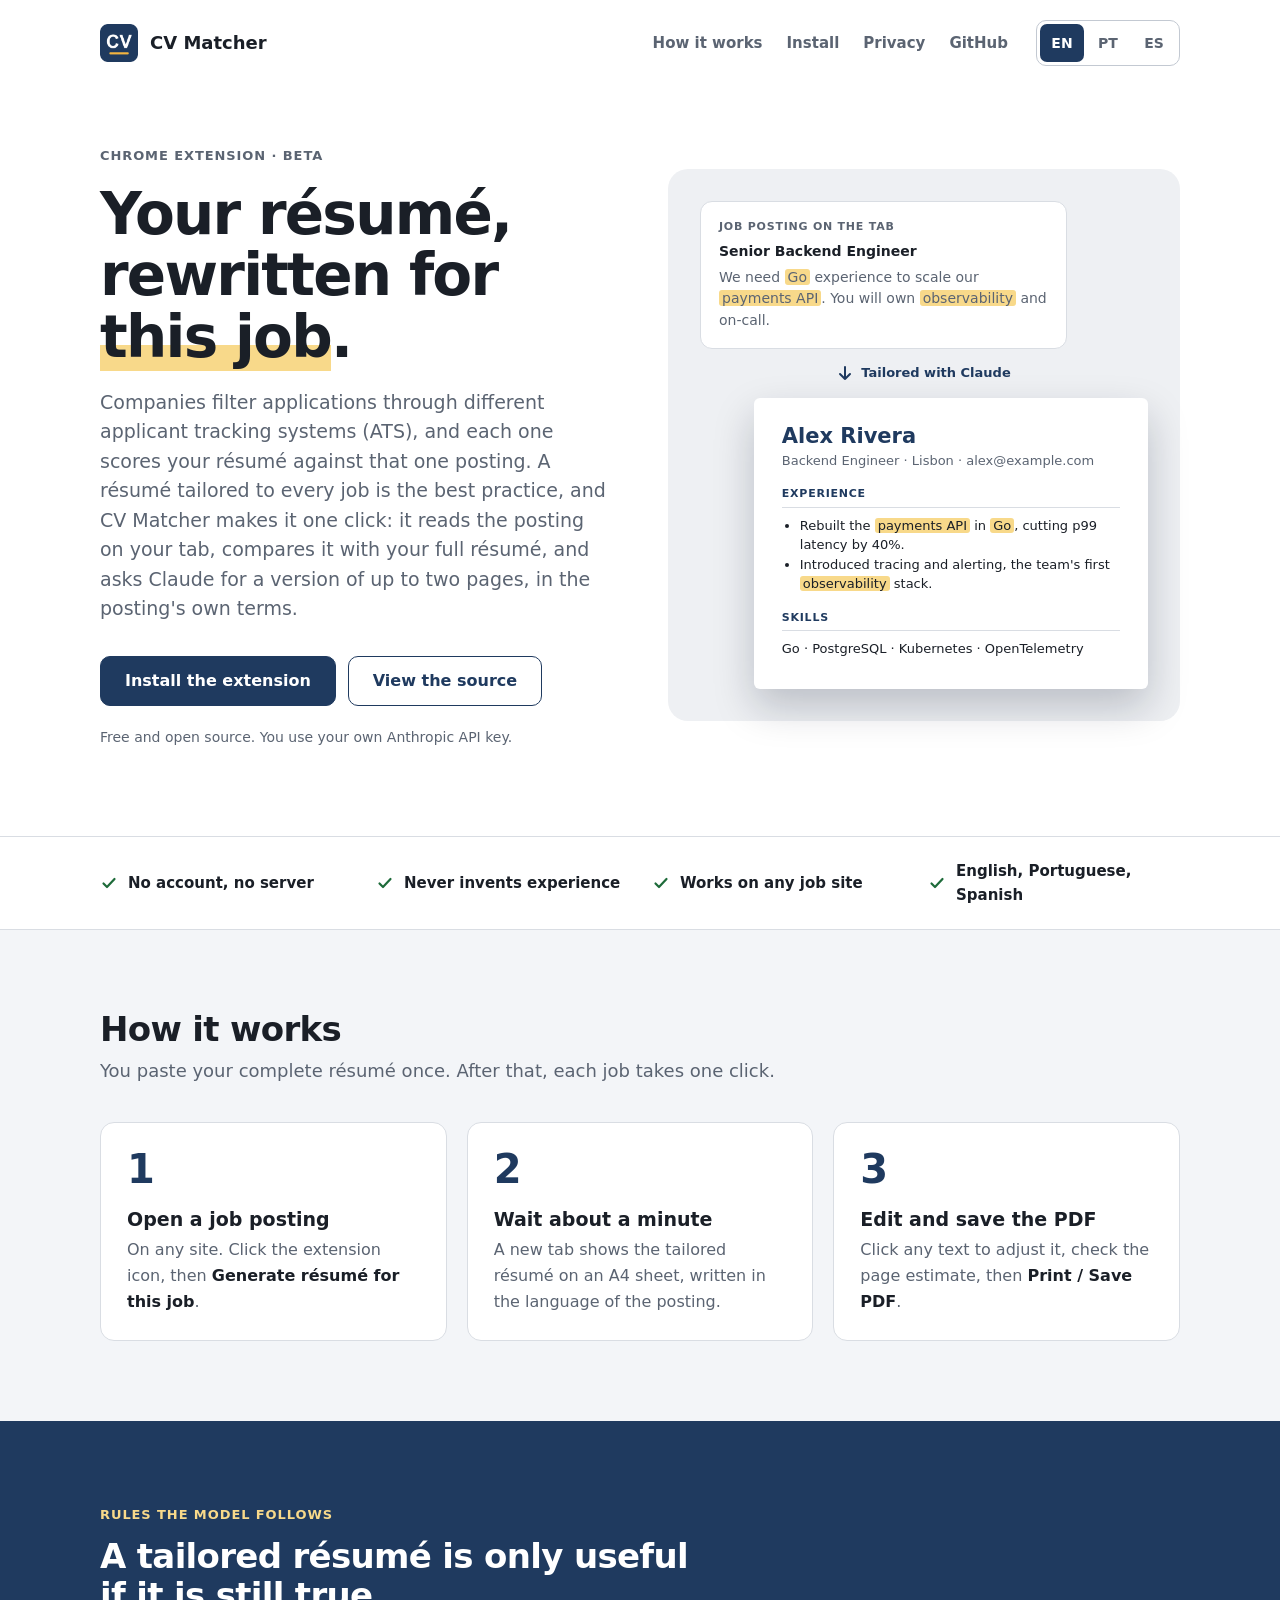
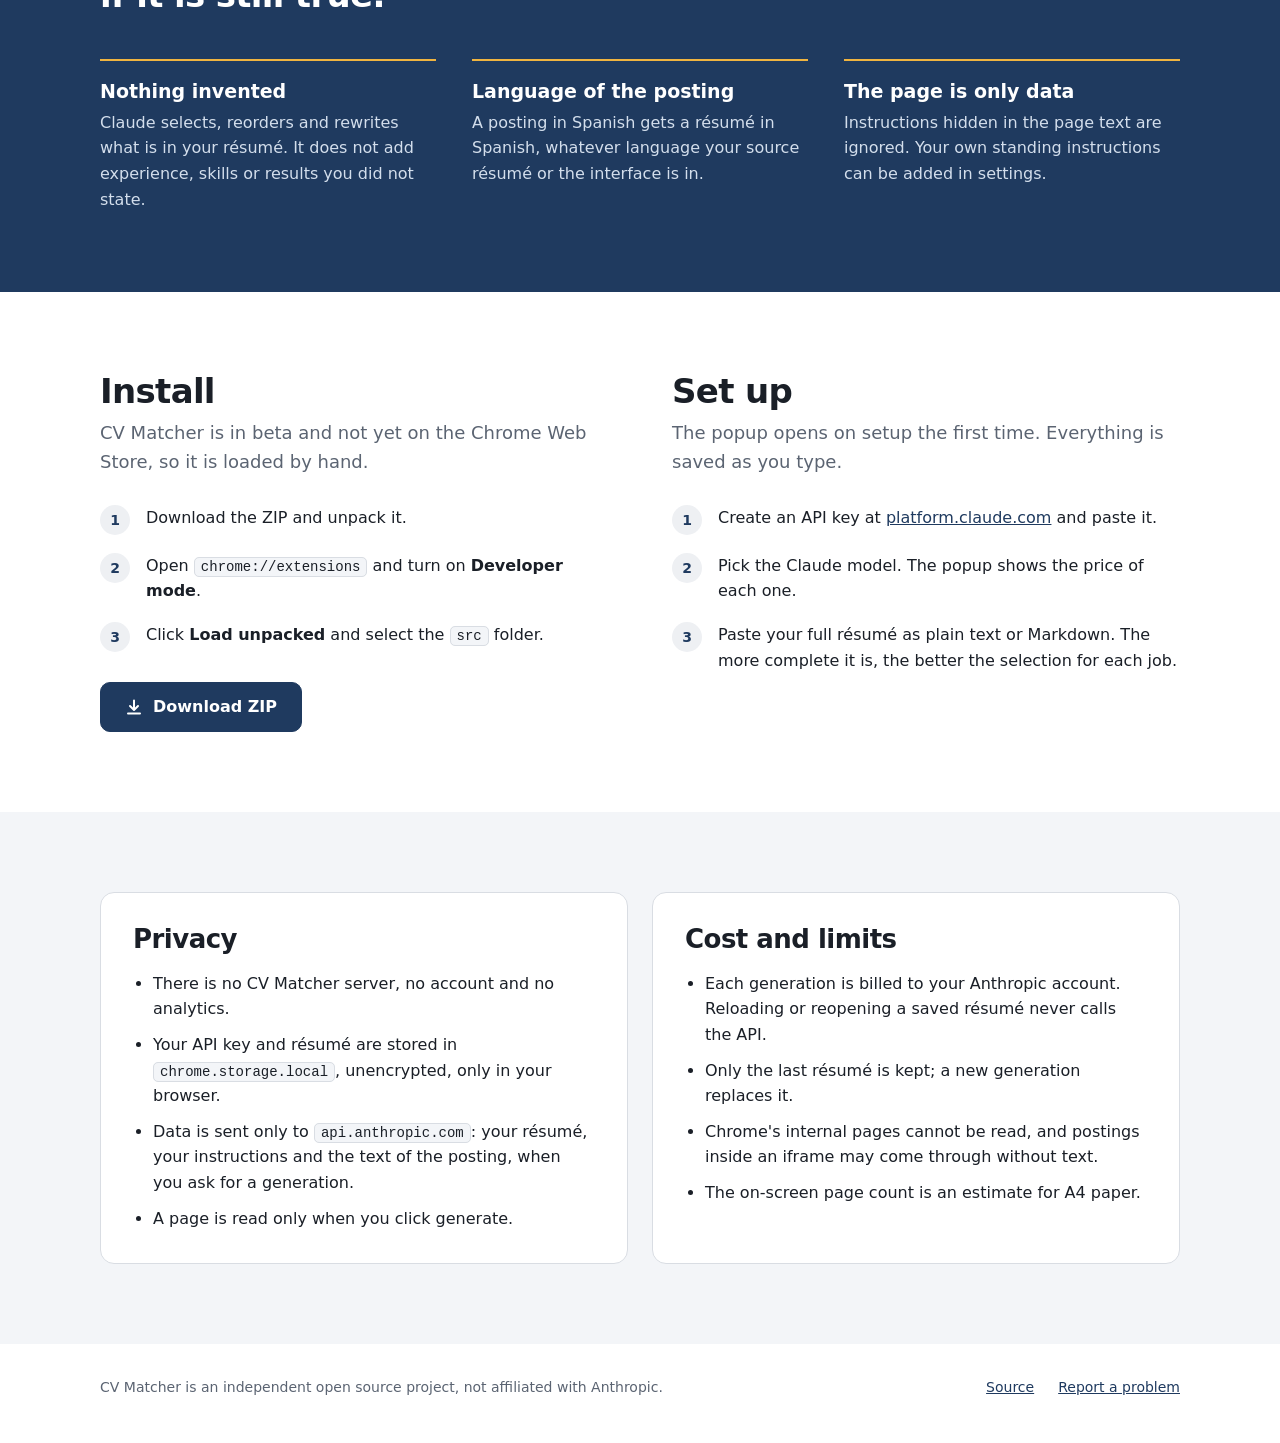
==== commit 5680e4d6: "Explain the ATS problem the extension solves Each company screens applications with its own applican" ====
--- a/docs/index.html
+++ b/docs/index.html
@@ -4,9 +4,9 @@
 <meta charset="utf-8">
 <meta name="viewport" content="width=device-width, initial-scale=1">
 <title data-i18n="title">CV Matcher: your résumé, rewritten for each job</title>
-<meta name="description" content="A Chrome extension that reads the job posting on the current tab and uses Claude to tailor your résumé to it, ready to save as a PDF.">
+<meta name="description" content="A Chrome extension that tailors your résumé to each job posting, so it matches what that company's applicant tracking system (ATS) screens for. Uses Claude; saves as PDF.">
 <meta property="og:title" content="CV Matcher">
-<meta property="og:description" content="Your résumé, rewritten for the job posting you are looking at, without inventing anything.">
+<meta property="og:description" content="One résumé per job, matched to the posting the ATS will score it against, without inventing anything.">
 <meta property="og:image" content="https://diego-augusto.github.io/cv-matcher/icon.png">
 <link rel="icon" href="icon.png">
 <style>
@@ -148,7 +148,7 @@
     <div>
       <span class="eyebrow" data-i18n="hero.eyebrow">Chrome extension · Beta</span>
       <h1 data-i18n="hero.title">Your résumé, rewritten for <em>this job</em>.</h1>
-      <p class="lead" data-i18n="hero.lead">CV Matcher reads the job posting on the tab you have open, compares it with your full résumé, and asks Claude for a version of up to two pages that puts the most relevant experience first.</p>
+      <p class="lead" data-i18n="hero.lead">Companies filter applications through different applicant tracking systems (ATS), and each one scores your résumé against that one posting. A résumé tailored to every job is the best practice, and CV Matcher makes it one click: it reads the posting on your tab, compares it with your full résumé, and asks Claude for a version of up to two pages, in the posting's own terms.</p>
       <div class="actions">
         <a class="btn" href="#install" data-i18n="hero.install">Install the extension</a>
         <a class="btn ghost" href="https://github.com/diego-augusto/cv-matcher" data-i18n="hero.source">View the source</a>
